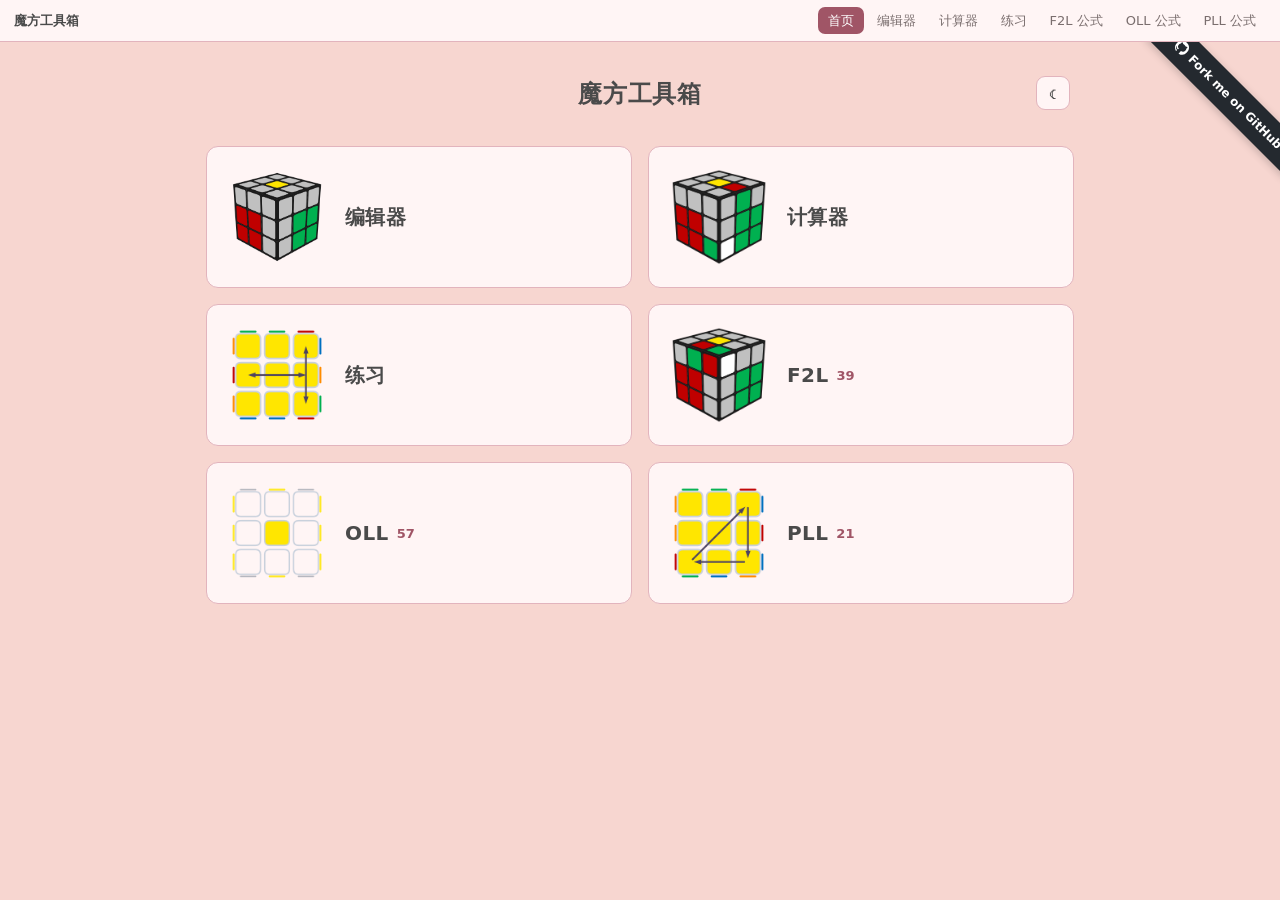
==== index.html @ a683965c "卡面改用最浅暖白，页面压到柔粉（原来白卡在暖调里太跳） 按用户选的方案：页面 #F7D6D0、卡面/面板/舞台 #FFF5F5。  - --bg 从 #FFF5F5 换成 #F7D6D0，--card" ====
<!DOCTYPE html>
<html lang="zh-CN">
<head>
<meta charset="utf-8">
<meta name="viewport" content="width=device-width, initial-scale=1">
<title>魔方工具箱</title>
<link rel="icon" type="image/x-icon" href="cube-64x64.ico">
<link rel="stylesheet" href="nav.css">
<style>
  /* 默认浅色；点右上角切夜晚。不跟随系统。
     白天用一套柔和的暖粉配色（#FFF5F5 / #F7D6D0 / #E2B4BD / #4A4A4A）——
     页面柔粉 #F7D6D0、卡面暖白 #FFF5F5，比原来的冷蓝白柔和，也不刺眼。accent 是同色系加深过的 #E2B4BD：
     原色太浅，配白字只有 1.8:1、当文字用只有 1.7:1，都看不清。 */
  :root{
    color-scheme: light;
    --bg:#F7D6D0; --card:#FFF5F5; --line:#E2B4BD; --line-strong:#CE96A3;
    --text:#4A4A4A; --muted:#7A6E6E; --accent:#A05566; --field:#FFF5F5;
  }
  html[data-theme="dark"]{
    color-scheme: dark;
    --bg:#151a22; --card:#1b222c; --line:#2a3340; --line-strong:#3a4553;
    --text:#e7edf5; --muted:#8a98aa; --accent:#5b9bff; --field:#222a35;
  }
  *{box-sizing:border-box}
  body{margin:0;background:var(--bg);color:var(--text);
       font:14px/1.5 system-ui,-apple-system,"Segoe UI","PingFang SC","Microsoft YaHei",sans-serif}
  header{position:relative;max-width:900px;margin:0 auto;padding:34px 20px 4px;text-align:center}
  h1{margin:0;font-size:24px;letter-spacing:.03em}
  header p{margin:8px 0 0;color:var(--muted);font-size:13px}
  .themebtn{position:absolute;right:20px;top:34px;width:34px;height:34px;padding:0;
            border-radius:9px;background:var(--field);border:1px solid var(--line);
            color:var(--text);font-size:15px;line-height:1;cursor:pointer;transition:.12s}
  .themebtn:hover{border-color:var(--line-strong)}
  /* GitHub 纸带：经典的黑白配色 + octocat，45° 斜贴在右上角。
     位置放在导航条【下面】——不再压住导航栏。
     它会和右上角的昼夜按钮抢地方，屏幕不够宽就整条收起来（见媒体查询）。 */
  .ghribbon{position:absolute;top:var(--nav-h, 42px);right:0;width:150px;height:150px;
            overflow:hidden;pointer-events:none;z-index:30}
  .ghribbon a{position:absolute;top:36px;right:-48px;width:200px;padding:8px 0;
              display:block;transform:rotate(45deg);pointer-events:auto;
              background:#24292f;color:#fff;text-align:center;text-decoration:none;
              font-size:12px;font-weight:600;white-space:nowrap;
              box-shadow:0 2px 8px #0003;transition:background .12s}
  .ghribbon a:hover{background:#000}
  .ghribbon svg{width:14px;height:14px;fill:currentColor;vertical-align:-2px;margin-right:6px}
  /* 夜里翻成白底黑字 —— 两边都是 GitHub 的黑白 */
  html[data-theme="dark"] .ghribbon a{background:#f0f6fc;color:#24292f}
  html[data-theme="dark"] .ghribbon a:hover{background:#fff}

  main{max-width:900px;margin:0 auto;padding:6px 16px 52px}
  .cards{display:grid;grid-template-columns:repeat(2,1fr);gap:16px;margin-top:24px}
  /* 卡片只留标题和缩略图，不再有说明文字 */
  .card{display:flex;align-items:center;gap:16px;text-decoration:none;color:inherit;
        background:var(--card);border:1px solid var(--line);border-radius:12px;
        padding:18px;min-height:140px;transition:border-color .14s, transform .14s}
  .card:hover{border-color:var(--line-strong);transform:translateY(-2px)}
  .card .thumb{flex:none;width:104px;height:104px;display:flex;align-items:center;justify-content:center}
  .card .thumb img{max-width:100%;max-height:100%;border-radius:8px}
  /* 没有说明文字了，标题放大一些，卡片才不会显得空 */
  .card h2{margin:0;font-size:20px;font-weight:600;letter-spacing:.02em;line-height:1.2}
  .card h2 .n{color:var(--accent);font-weight:600;font-size:13px;margin-left:8px;
              vertical-align:2px;letter-spacing:0}
  .card p{margin:0;color:var(--muted);font-size:12.5px;line-height:1.6}

  @media (max-width:720px){
    .cards{grid-template-columns:1fr}
    h1{font-size:20px}
  }
  /* 纸带最左探到距视口右边 90px；右上角的昼夜按钮在窄屏会缩到 54px 处，
     两者会撞上 —— 屏宽不够（约 <980px）就干脆不显示纸带。 */
  @media (max-width:980px){ .ghribbon{display:none} }
  @media print{ .themebtn, .ghribbon{display:none} }
</style>
<script>/* 主题必须在首次绘制前定好，否则会先用浅色画一遍再翻深色（闪一下） */
try{if(localStorage.getItem('cube-theme')==='dark')document.documentElement.dataset.theme='dark'}catch(e){}</script>
</head>
<body>


<script src="nav.js"></script>
<header>
  <h1>魔方工具箱</h1>
  <button class="themebtn" id="themebtn" type="button" title="切到夜晚">☾</button>
</header>

<div class="ghribbon"><a href="https://github.com/Louhc/magic_cube" target="_blank"
   rel="noopener" title="Fork me on GitHub"><svg viewBox="0 0 16 16" aria-hidden="true"><path d="M8 0C3.58 0 0 3.58 0 8c0 3.54 2.29 6.53 5.47 7.59.4.07.55-.17.55-.38 0-.19-.01-.82-.01-1.49-2.01.37-2.53-.49-2.69-.94-.09-.23-.48-.94-.82-1.13-.28-.15-.68-.52-.01-.53.63-.01 1.08.58 1.23.82.72 1.21 1.87.87 2.33.66.07-.52.28-.87.51-1.07-1.78-.2-3.64-.89-3.64-3.95 0-.87.31-1.59.82-2.15-.08-.2-.36-1.02.08-2.12 0 0 .67-.21 2.2.82.64-.18 1.32-.27 2-.27.68 0 1.36.09 2 .27 1.53-1.04 2.2-.82 2.2-.82.44 1.1.16 1.92.08 2.12.51.56.82 1.27.82 2.15 0 3.07-1.87 3.75-3.65 3.95.29.25.54.73.54 1.48 0 1.07-.01 1.93-.01 2.2 0 .21.15.46.55.38A8.01 8.01 0 0 0 16 8c0-4.42-3.58-8-8-8z"/></svg>Fork me on GitHub</a></div>

<main>
  <div class="cards">
    <a class="card" href="editor.html">
      <span class="thumb"><img src="preview.png" alt="配色编辑器预览"></span>
      <span>
        <h2>编辑器</h2>
      </span>
    </a>
    <a class="card" href="calc.html">
      <span class="thumb"><img src="f2l/f2l-05a-512x515.png" alt="魔方计算器"></span>
      <span>
        <h2>计算器</h2>
      </span>
    </a>
    <a class="card" href="practice.html">
      <span class="thumb"><img src="pll/pll-T-512x512.png" alt="魔方练习"></span>
      <span>
        <h2>练习</h2>
      </span>
    </a>
    <a class="card" href="f2l.html">
      <span class="thumb"><img src="f2l/f2l-01a-512x515.png" alt="F2L"></span>
      <span>
        <h2>F2L<span class="n">39</span></h2>
      </span>
    </a>
    <a class="card" href="oll.html">
      <span class="thumb"><img src="oll/oll-01-512x512.png" alt="OLL"></span>
      <span>
        <h2>OLL<span class="n">57</span></h2>
      </span>
    </a>
    <a class="card" href="pll.html">
      <span class="thumb"><img src="pll/pll-Aa-512x512.png" alt="PLL"></span>
      <span>
        <h2>PLL<span class="n">21</span></h2>
      </span>
    </a>
  </div>
</main>

<script>
(function () {
  'use strict';
  var root = document.documentElement, btn = document.getElementById('themebtn');
  function applyTheme(t) {
    root.dataset.theme = t;
    btn.textContent = t === 'dark' ? '\u2600' : '\u263e';
    btn.title = t === 'dark' ? '切到白天' : '切到夜晚';
    try { localStorage.setItem('cube-theme', t); } catch (e) {}
  }
  var saved = null;
  try { saved = localStorage.getItem('cube-theme'); } catch (e) {}
  applyTheme(saved === 'dark' ? 'dark' : 'light');
  btn.addEventListener('click', function () {
    applyTheme(root.dataset.theme === 'dark' ? 'light' : 'dark');
  });
})();
</script>
</body>
</html>
---- nav.css ----
/* 顶部导航条 —— 五个页面共用。
   标记由 nav.js 注入，这里只管样子。
   颜色一律取各页已有的 CSS 变量（编辑器是深色、表格页是浅色），所以导航条
   会自动跟随当前页的主题，不需要额外配置。变量名不统一的地方给了兜底值。 */

:root{ --nav-h: 42px; }

.topnav{
  display:flex; align-items:center; gap:12px;
  height:var(--nav-h); padding:0 14px;
  background:var(--panel, var(--card, #fff));
  border-bottom:1px solid var(--line, #ddd);
  color:var(--text, #222);
  font:13px/1 system-ui,-apple-system,"Segoe UI","PingFang SC","Microsoft YaHei",sans-serif;
  position:relative; z-index:10;
}
.topnav .brand{font-weight:600;white-space:nowrap}
.topnav .links{margin-left:auto;display:flex;gap:3px;flex-wrap:wrap;justify-content:flex-end}
.topnav a{
  color:var(--muted, #8A7D7D); text-decoration:none;
  padding:7px 10px; border-radius:7px; white-space:nowrap;
  /* 变色的时长要和 .pill 滑动的一致，两者才像同一件事 */
  transition:background .12s, color .18s;
}
/* 悬停只改文字颜色 —— 背景专门留给 .pill。
   以前 hover 会加一层半透明底，鼠标停在目标项上时它就盖在蓝框上，
   看着像「蓝框滑到了却发灰」，再等鼠标移开才变蓝。 */
.topnav a:hover{color:var(--text, #222)}
/* 当前项的底色由 .pill 提供，链接自己只留白字 */
.topnav a.on{color:#fff}
.topnav a.on:hover{color:#fff}

/* 编辑器是「整页高度」的 flex 布局（body > .app 撑满 100%），
   导航条插在它前面，所以要给它让出一条的高度。 */
body > .app{height:calc(100% - var(--nav-h))}

@media (max-width:620px){
  .topnav{gap:8px; padding:0 10px; font-size:12.5px}
  .topnav .brand{display:none}
  .topnav a{padding:6px 8px}
}

/* 回到顶部：纯图标，无文字。长表格页才注入（见 nav.js 的表）。 */
.totop{
  position:fixed; right:18px; bottom:18px; width:40px; height:40px; padding:0;
  border-radius:50%; cursor:pointer; font-size:17px; line-height:1;
  background:var(--panel, var(--card, #fff));
  border:1px solid var(--line, #ddd); color:var(--text, #222);
  box-shadow:0 4px 16px #0003; z-index:20;
  opacity:0; pointer-events:none; transform:translateY(8px);
  transition:opacity .18s, transform .18s, border-color .12s;
}
.totop.on{opacity:1; pointer-events:auto; transform:none}
.totop:hover{border-color:var(--line-strong, #aaa)}
@media print{ .totop{display:none} }

/* ---------- 当前页的蓝色框：一个会滑动的 .pill ----------
   链接自己不再画背景，背景统一交给 .links 里这个绝对定位的圆角方块。
   换页时它的 transform/width/height 有过渡，看上去就是蓝框滑到了另一项。
   （页面是整页跳转，所以是「点下去先滑、滑完再跳」，新页上它已在正确位置。） */
.topnav .links{position:relative}
.topnav .pill{
  position:absolute; top:0; left:0; z-index:0; pointer-events:none;
  border-radius:7px; background:var(--accent, #A05566);
  transition:transform .18s ease, width .18s ease, height .18s ease;
}
/* 链接要压在方块上面 */
.topnav a{position:relative; z-index:1}

/* ---------- 切页：导航条留着，下面的内容淡出再淡入 ----------
   页面是整页跳转，所以拆两半：点链接先把内容淡掉再跳，新页加载时先摆成隐的
   再淡进来（见 nav.js）。不依赖各页的具体结构 —— 直接作用于 body 的直接子
   元素里除 .topnav 之外的那些。导航条由脚本重建，看上去始终是连续的一条，
   所以不参与淡出淡入。 */
body > *:not(.topnav){transition:opacity .18s ease}
body.nav-fade > *:not(.topnav){opacity:0}

/* 系统设了「减少动态效果」就不滑也不淡，直接切 */
@media (prefers-reduced-motion: reduce){
  .topnav .pill{transition:none}
  body > *:not(.topnav){transition:none}
  body.nav-fade > *:not(.topnav){opacity:1}
}
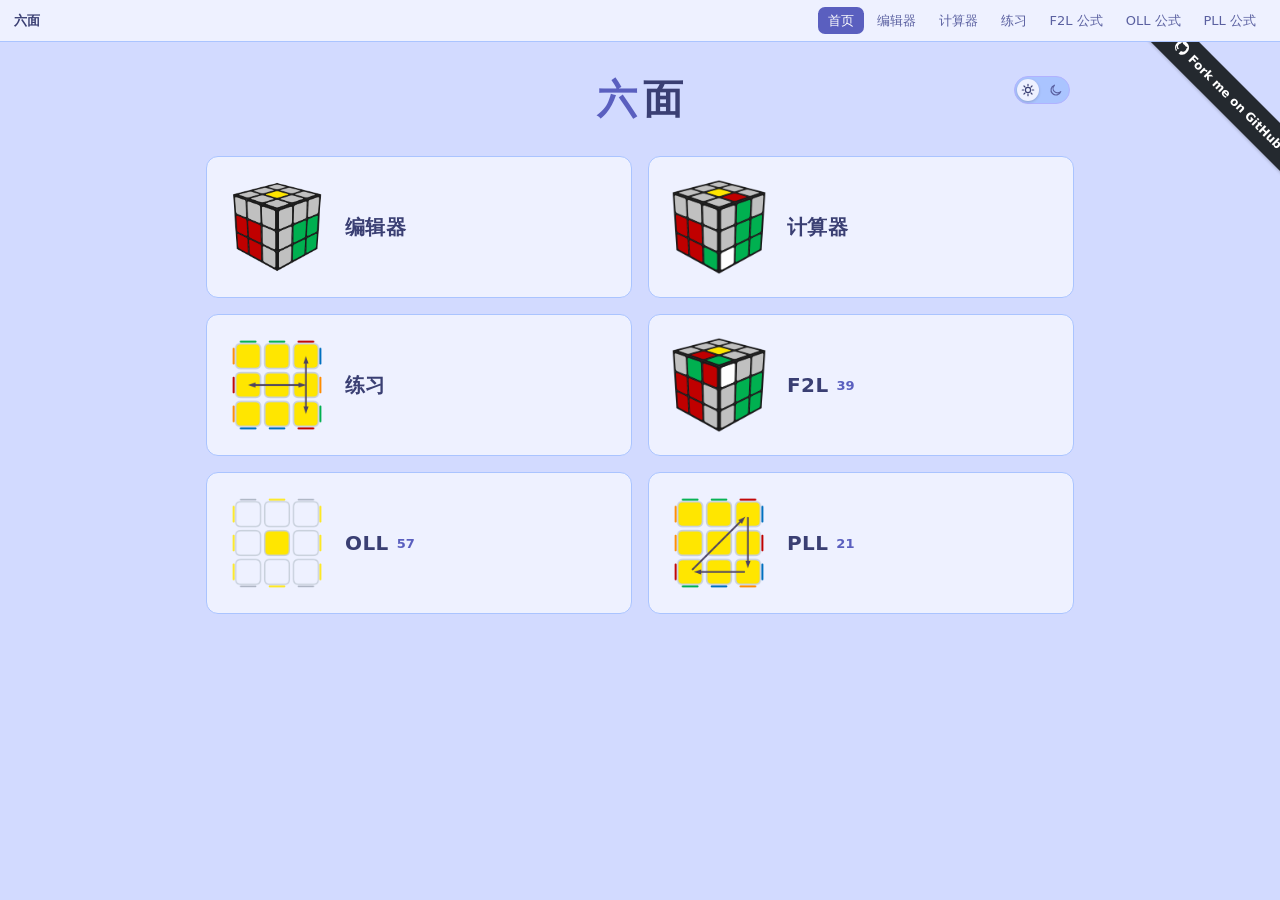
==== commit b41d4c19: "配色收进 theme.css、公式页加打印、计算器加单步与缩放、编辑器状态持久化 这一批改动比较多，按块记一下。  **主题（新增 theme.css）** - 两套主题的所有颜色变量收进 theme" ====
--- a/index.html
+++ b/index.html
@@ -3,34 +3,28 @@
 <head>
 <meta charset="utf-8">
 <meta name="viewport" content="width=device-width, initial-scale=1">
-<title>魔方工具箱</title>
+<title>六面</title>
 <link rel="icon" type="image/x-icon" href="cube-64x64.ico">
+<link rel="stylesheet" href="theme.css">
 <link rel="stylesheet" href="nav.css">
 <style>
   /* 默认浅色；点右上角切夜晚。不跟随系统。
-     白天用一套柔和的暖粉配色（#FFF5F5 / #F7D6D0 / #E2B4BD / #4A4A4A）——
-     页面柔粉 #F7D6D0、卡面暖白 #FFF5F5，比原来的冷蓝白柔和，也不刺眼。accent 是同色系加深过的 #E2B4BD：
-     原色太浅，配白字只有 1.8:1、当文字用只有 1.7:1，都看不清。 */
-  :root{
-    color-scheme: light;
-    --bg:#F7D6D0; --card:#FFF5F5; --line:#E2B4BD; --line-strong:#CE96A3;
-    --text:#4A4A4A; --muted:#7A6E6E; --accent:#A05566; --field:#FFF5F5;
-  }
-  html[data-theme="dark"]{
-    color-scheme: dark;
-    --bg:#151a22; --card:#1b222c; --line:#2a3340; --line-strong:#3a4553;
-    --text:#e7edf5; --muted:#8a98aa; --accent:#5b9bff; --field:#222a35;
-  }
+     配色（两套主题的所有颜色变量）都在 theme.css 里，这里只管版式。 */
   *{box-sizing:border-box}
   body{margin:0;background:var(--bg);color:var(--text);
        font:14px/1.5 system-ui,-apple-system,"Segoe UI","PingFang SC","Microsoft YaHei",sans-serif}
   header{position:relative;max-width:900px;margin:0 auto;padding:34px 20px 4px;text-align:center}
-  h1{margin:0;font-size:24px;letter-spacing:.03em}
+  /* 站名：大字 + 拉开字距 + 两字分色（"六"用 accent，"面"用正文色）。
+     用 flex + gap 而不是 letter-spacing —— 后者会在最后一个字后面也留一份间距，
+     居中的标题会整体偏左。 */
+  h1{margin:0;display:flex;justify-content:center;align-items:baseline;
+     gap:.16em;font-size:40px;line-height:1.15;font-weight:700}
+  h1 .a{color:var(--accent-text)}
+  h1 .b{color:var(--text)}
   header p{margin:8px 0 0;color:var(--muted);font-size:13px}
-  .themebtn{position:absolute;right:20px;top:34px;width:34px;height:34px;padding:0;
-            border-radius:9px;background:var(--field);border:1px solid var(--line);
-            color:var(--text);font-size:15px;line-height:1;cursor:pointer;transition:.12s}
-  .themebtn:hover{border-color:var(--line-strong)}
+  /* 只管位置 —— 开关本身的样式（尺寸/底色/滑块）在 nav.css 里，七页共用 */
+  .themebtn{position:absolute;right:20px;top:34px}
+
   /* GitHub 纸带：经典的黑白配色 + octocat，45° 斜贴在右上角。
      位置放在导航条【下面】——不再压住导航栏。
      它会和右上角的昼夜按钮抢地方，屏幕不够宽就整条收起来（见媒体查询）。 */
@@ -40,12 +34,15 @@
               display:block;transform:rotate(45deg);pointer-events:auto;
               background:#24292f;color:#fff;text-align:center;text-decoration:none;
               font-size:12px;font-weight:600;white-space:nowrap;
-              box-shadow:0 2px 8px #0003;transition:background .12s}
-  .ghribbon a:hover{background:#000}
+              box-shadow:0 1px 3px #0003;transition:background .12s, box-shadow .16s}
+  /* 悬浮时抬起来一点：底色更深 + 阴影更实 */
+  .ghribbon a:hover{background:#000;box-shadow:0 6px 18px #0006}
   .ghribbon svg{width:14px;height:14px;fill:currentColor;vertical-align:-2px;margin-right:6px}
   /* 夜里翻成白底黑字 —— 两边都是 GitHub 的黑白 */
   html[data-theme="dark"] .ghribbon a{background:#f0f6fc;color:#24292f}
-  html[data-theme="dark"] .ghribbon a:hover{background:#fff}
+  /* 深色底上黑色阴影根本看不见，所以夜里改用「白色光晕 + 一层暗影」来表示抬起 */
+  html[data-theme="dark"] .ghribbon a:hover{background:#fff;
+    box-shadow:0 6px 18px #00000080, 0 0 16px #ffffff5c}
 
   main{max-width:900px;margin:0 auto;padding:6px 16px 52px}
   .cards{display:grid;grid-template-columns:repeat(2,1fr);gap:16px;margin-top:24px}
@@ -58,13 +55,13 @@
   .card .thumb img{max-width:100%;max-height:100%;border-radius:8px}
   /* 没有说明文字了，标题放大一些，卡片才不会显得空 */
   .card h2{margin:0;font-size:20px;font-weight:600;letter-spacing:.02em;line-height:1.2}
-  .card h2 .n{color:var(--accent);font-weight:600;font-size:13px;margin-left:8px;
+  .card h2 .n{color:var(--accent-text);font-weight:600;font-size:13px;margin-left:8px;
               vertical-align:2px;letter-spacing:0}
   .card p{margin:0;color:var(--muted);font-size:12.5px;line-height:1.6}
 
   @media (max-width:720px){
     .cards{grid-template-columns:1fr}
-    h1{font-size:20px}
+    h1{font-size:30px}
   }
   /* 纸带最左探到距视口右边 90px；右上角的昼夜按钮在窄屏会缩到 54px 处，
      两者会撞上 —— 屏宽不够（约 <980px）就干脆不显示纸带。 */
@@ -79,8 +76,8 @@
 
 <script src="nav.js"></script>
 <header>
-  <h1>魔方工具箱</h1>
-  <button class="themebtn" id="themebtn" type="button" title="切到夜晚">☾</button>
+  <h1><span class="a">六</span><span class="b">面</span></h1>
+  <button class="themebtn" id="themebtn" type="button" title="切到夜晚"></button>
 </header>
 
 <div class="ghribbon"><a href="https://github.com/Louhc/magic_cube" target="_blank"
@@ -133,7 +130,6 @@
   var root = document.documentElement, btn = document.getElementById('themebtn');
   function applyTheme(t) {
     root.dataset.theme = t;
-    btn.textContent = t === 'dark' ? '\u2600' : '\u263e';
     btn.title = t === 'dark' ? '切到白天' : '切到夜晚';
     try { localStorage.setItem('cube-theme', t); } catch (e) {}
   }
--- a/theme.css
+++ b/theme.css
@@ -0,0 +1,104 @@
+/* ==========================================================================
+   主题调色板 —— 七个页面共用这一份
+   --------------------------------------------------------------------------
+   想换配色，只改这个文件就够了：页面自己的 <style> 里不再定义任何颜色变量
+   （test/links.js 有一节专门盯着这件事，谁偷偷在自己页面里定义 --bg 会红）。
+
+   怎么改：
+     · 只想换个色相  -> 改下面两套里的十六进制值，别的都不用动
+     · 想加一套主题  -> 再加一个 html[data-theme="xxx"]{...} 块，
+                        并把 nav.js 里的开关接上
+     · 卡面/描边/输入框这些中间档，是照着「角色」给的：
+         --bg 最底 -> --card/--panel 卡面（比底亮一档）
+         -> --chip 凹进去的小块（比卡面深一档）-> --line 描边
+       深色主题里「亮一档」是反过来的，只要保住这层关系，层次就不会糊。
+
+   每个变量是干什么的：
+     --bg / --stage     页面底 / 舞台（计算器·练习·编辑器里占满屏的那块）
+     --card / --panel   卡面、面板（--panel 是计算器/编辑器里的叫法，同值）
+     --field            输入框、按钮这类「浮在卡面上」的底
+     --field-hover      它们的悬停态        --field-focus  聚焦态
+     --chip             凹进去的小块（表头行、代码悬停底）--chip-hover 悬停态
+     --chip-on-bg/fg    选中态的小块（编辑器预设按钮）
+     --line             分隔线、细描边      --line-strong  要跳出来的描边
+     --text             正文               --muted  次要文字（表头、说明、编号）
+     --muted2           更弱的提示文字
+     --accent           主色：当实心底（上面配 --on-accent 的字），也当文字/图标用
+     --on-accent        压在 --accent 实心底上的字和图标
+     --accent-text      accent 当文字用的那一档；默认 = --accent。
+                        只有当某套配色里「当底」和「当文字」需要两个深浅时才覆盖它
+                        （比如上一版夜晚的深蓝：当底要够深才压得住白字，
+                          当文字又得够亮才看得清，只好分两档）
+     --accent-glow      accent 的光环/投影（带透明度）
+     --badge            图片上的小角标底（半透明）
+     --head-red/-green  公式表表头的语义色（红 F / 绿 F）
+     --head-band        公式表每节标题的底色条
+     --hint-bg / --kbd-bg / --kbd-line / --kbd-fg   编辑器里的提示条和键帽
+     --toast-bg / --toast-fg / --toast-line         右下角复制提示
+     --scroll           滚动条滑块      --cubie  魔方塑料壳（正交视图的底色）
+     --btn-bg / --btn-bg2    按钮底色的上下两端（浅渐变 = 有一点光泽）
+     --btn-hi / --btn-shade / --btn-drop
+                        按钮的顶边高光 / 底边暗边（按下时也当内阴影）/ 落地投影
+   ========================================================================== */
+
+/* 白天：浅蓝紫 —— #B1B2FF / #AAC4FF / #D2DAFF / #EEF1FF
+   这一套四个色都很浅，最深那个 #B1B2FF 当正文压卡面只有 1.7:1 —— 所以：
+     页面 #D2DAFF、卡面 #EEF1FF、描边 #AAC4FF、强调描边与悬停底 #B1B2FF（四色都用上了）
+   正文和 accent 只能在同色系里往下压：
+     --text   #3A3F73  8.7:1（压页面底也有 7.1:1）
+     --muted  #5A60A0  次要文字（表头、说明、图上编号）5.2:1
+     --accent #5A5FBF  #B1B2FF 配白字只有 2.6:1、当文字 2.9:1，两头都不够；
+                       压深成同色系蓝紫：配白字 5.5:1、当文字 4.9:1
+     其余派生档：--muted2 #8A90C8、--chip-on-bg #C7D0FD、--btn-bg2 #E4E9FF */
+:root{
+  color-scheme: light;
+  --bg:#D2DAFF; --stage:#D2DAFF; --card:#EEF1FF; --panel:#EEF1FF;
+  --line:#AAC4FF; --line-strong:#B1B2FF;
+  --text:#3A3F73; --muted:#5A60A0;
+  --accent:#5A5FBF; --on-accent:#FFFFFF; --accent-text:var(--accent);
+  --accent-glow:#5a5fbf40;
+  --field:#FFFFFF; --field-hover:#D2DAFF; --field-focus:#FFFFFF;
+  --chip:#D2DAFF; --chip-hover:#B1B2FF; --chip-on-bg:#C7D0FD; --chip-on-fg:#3A3F73;
+  --badge:#ffffffb3;
+  --head-red:#c0392b; --head-green:#1a7440; --head-band:#AAC4FF;
+  --muted2:#8A90C8; --hint-bg:#D2DAFF; --kbd-bg:#D2DAFF; --kbd-line:#AAC4FF; --kbd-fg:#3A3F73;
+  --scroll:#AAC4FF; --toast-bg:#EEF1FF; --toast-fg:#3A3F73; --toast-line:#AAC4FF;
+  /* 按钮的「厚度」：底色是上亮下暗的浅渐变，--btn-hi 是顶边那道高光，
+     --btn-shade 既是底边的暗边、也是按下去时的内阴影，--btn-drop 是落地投影 */
+  --btn-bg:#FFFFFF; --btn-bg2:#E4E9FF;
+  --btn-hi:#ffffffd9; --btn-shade:#2a2f5e1f; --btn-drop:#2a2f5e29;
+  --cubie:#16181c;
+}
+
+/* 夜晚：石墨灰 + 暖黄 —— #222831 / #393E46 / #FFD369 / #EEEEEE
+   黄当主色，压在它上面的字必须是深的（--on-accent #222831，10.4:1）——
+   黄色配白字只有 1.4:1，等于看不清。 */
+html[data-theme="dark"]{
+  color-scheme: dark;
+  --bg:#222831; --stage:#222831; --card:#393E46; --panel:#393E46;
+  --line:#4A505A; --line-strong:#5C636D;
+  --text:#EEEEEE; --muted:#ADB3BD;
+  --accent:#FFD369; --on-accent:#222831;
+  --accent-glow:#FFD36940;
+  --field:#434952; --field-hover:#4A505A; --field-focus:#434952;
+  --chip:#2C323B; --chip-hover:#4A505A; --chip-on-bg:#4A505A; --chip-on-fg:#EEEEEE;
+  --badge:#222831cc;
+  --head-red:#FF9482; --head-green:#7BD9A0; --head-band:#1B1F26;
+  --muted2:#8A9099; --hint-bg:#1B1F26; --kbd-bg:#393E46; --kbd-line:#4A505A; --kbd-fg:#EEEEEE;
+  --scroll:#4A505A; --toast-bg:#434952; --toast-fg:#EEEEEE; --toast-line:#4A505A;
+  --btn-bg:#464D58; --btn-bg2:#3B414A;
+  --btn-hi:#ffffff1a; --btn-shade:#00000059; --btn-drop:#00000059;
+  --cubie:#16181C;
+}
+
+/* 打印：不管当前是白天还是夜晚、data-theme 有没有被设过，一律白底黑字。
+   :root 压不过 html[data-theme="dark"]（少一个属性选择器），所以两个都列上；
+   theme.css 在页面自己的 <style> 之前加载，页面里的打印版式照样盖得住。 */
+@media print{
+  :root,html[data-theme="dark"]{
+    --bg:#fff; --stage:#fff; --card:#fff; --panel:#fff;
+    --text:#000; --muted:#555; --line:#bbb; --line-strong:#999;
+    --chip:#f4f6f9; --badge:#fff; --head-band:#eef1f5;
+    --head-red:#a33; --head-green:#156b3a; --accent:#7a4a58; --on-accent:#fff;
+  }
+}
--- a/nav.css
+++ b/nav.css
@@ -27,8 +27,8 @@
    看着像「蓝框滑到了却发灰」，再等鼠标移开才变蓝。 */
 .topnav a:hover{color:var(--text, #222)}
 /* 当前项的底色由 .pill 提供，链接自己只留白字 */
-.topnav a.on{color:#fff}
-.topnav a.on:hover{color:#fff}
+.topnav a.on{color:var(--on-accent, #fff)}
+.topnav a.on:hover{color:var(--on-accent, #fff)}
 
 /* 编辑器是「整页高度」的 flex 布局（body > .app 撑满 100%），
    导航条插在它前面，所以要给它让出一条的高度。 */
@@ -61,7 +61,7 @@
 .topnav .links{position:relative}
 .topnav .pill{
   position:absolute; top:0; left:0; z-index:0; pointer-events:none;
-  border-radius:7px; background:var(--accent, #A05566);
+  border-radius:7px; background:var(--accent, #5A5FBF);
   transition:transform .18s ease, width .18s ease, height .18s ease;
 }
 /* 链接要压在方块上面 */
@@ -81,3 +81,48 @@
   body > *:not(.topnav){transition:none}
   body.nav-fade > *:not(.topnav){opacity:1}
 }
+
+/* ---------- 白天 / 夜晚：滑动开关 ----------
+   一条药丸轨道 + 一个小滑块 + 两端的太阳/月亮。滑块停在当前那一边，
+   位置完全由 <html data-theme> 决定 —— 各页只要照旧切 data-theme，
+   不用管这个按钮长什么样。标记由 nav.js 注入（七个页面共用一份）。
+
+   这里写的是 body .themebtn：比各页自己那份 .themebtn 优先级高，
+   刚好盖住尺寸和底色这些，而各页的 position / right / top 仍然生效。 */
+body .themebtn{
+  width:56px; height:28px; padding:0; border-radius:14px; cursor:pointer;
+  /* 轨道用 --line / --line-strong（各页两套主题都定义了）——
+     别用 --chip：它在 oll/pll 是「图上的半透明白」，在 index/f2l 又没定义 */
+  background:var(--line, #AAC4FF); border:1px solid var(--line-strong, #B1B2FF);
+  transition:background .12s, border-color .12s;
+}
+body .themebtn:hover{background:var(--line-strong, #B1B2FF)}
+/* 滑块：垫在图标下面，靠 data-theme 在两端之间滑 */
+body .themebtn .tk{
+  position:absolute; top:50%; left:2px; width:22px; height:22px; margin-top:-11px;
+  border-radius:50%; background:var(--panel, var(--card, #fff));
+  box-shadow:0 1px 3px #00000030;
+  transition:transform .2s cubic-bezier(.34,.86,.32,1);
+}
+html[data-theme="dark"] body .themebtn .tk{
+  transform:translateX(28px);
+  /* 夜晚的滑块用 accent（黄），上面那个月亮用 --on-accent（深色）——
+     两个颜色是一对，换主题色也不会出现「亮底压亮字」。
+     滑块压在 --line 的轨道上，悬停时轨道变 --line-strong，也照样浮得起来。 */
+  background:var(--accent, #5A5FBF);
+}
+/* 两端的太阳 / 月亮：压在滑块上面，所以两边图标始终看得见 */
+body .themebtn .ti{
+  position:absolute; top:0; bottom:0; width:22px; display:grid; place-items:center;
+  color:var(--muted, #ADB3BD); transition:color .18s;
+}
+body .themebtn .ti svg{width:14px; height:14px; display:block}
+body .themebtn .sun{left:2px; color:var(--text, #222)}
+body .themebtn .moon{right:2px}
+/* 当前那一边的图标亮起来，另一边留灰的。
+   夜晚那个月亮压在 accent 色的滑块上，所以要用 --on-accent（跟着滑块走）。 */
+html[data-theme="dark"] body .themebtn .sun{color:var(--muted, #ADB3BD)}
+html[data-theme="dark"] body .themebtn .moon{color:var(--on-accent, #222)}
+@media (prefers-reduced-motion: reduce){
+  body .themebtn .tk, body .themebtn .ti{transition:none}
+}
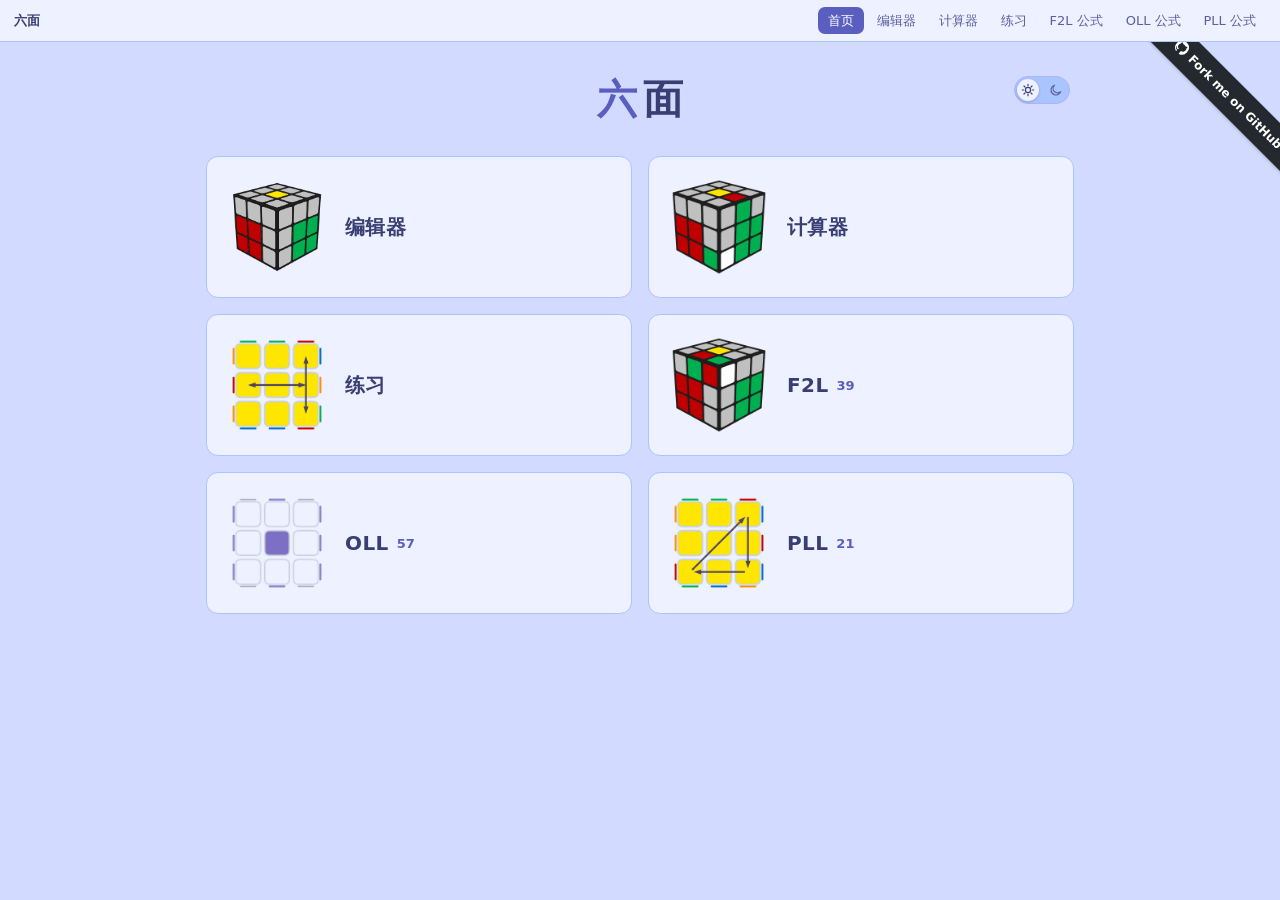
==== commit 4f235a48: "图片瘦身 + 昼夜两版、PLL 显示颜色、计算器拍照 这一批按块记一下。  **图片：512 RGBA -> 256 调色板，并分昼夜** - 三套图全部换成 256px 调色板 PNG：F2L 39" ====
--- a/index.html
+++ b/index.html
@@ -92,31 +92,31 @@
       </span>
     </a>
     <a class="card" href="calc.html">
-      <span class="thumb"><img src="f2l/f2l-05a-512x515.png" alt="魔方计算器"></span>
+      <span class="thumb"><img src="f2l/f2l-05a-256x258.png" alt="魔方计算器"></span>
       <span>
         <h2>计算器</h2>
       </span>
     </a>
     <a class="card" href="practice.html">
-      <span class="thumb"><img src="pll/pll-T-512x512.png" alt="魔方练习"></span>
+      <span class="thumb"><img src="pll/pll-T-256x256.png" alt="魔方练习"></span>
       <span>
         <h2>练习</h2>
       </span>
     </a>
     <a class="card" href="f2l.html">
-      <span class="thumb"><img src="f2l/f2l-01a-512x515.png" alt="F2L"></span>
+      <span class="thumb"><img src="f2l/f2l-01a-256x258.png" alt="F2L"></span>
       <span>
         <h2>F2L<span class="n">39</span></h2>
       </span>
     </a>
     <a class="card" href="oll.html">
-      <span class="thumb"><img src="oll/oll-01-512x512.png" alt="OLL"></span>
+      <span class="thumb"><img src="oll/oll-01-day-256x256.png" alt="OLL" id="ollthumb"></span>
       <span>
         <h2>OLL<span class="n">57</span></h2>
       </span>
     </a>
     <a class="card" href="pll.html">
-      <span class="thumb"><img src="pll/pll-Aa-512x512.png" alt="PLL"></span>
+      <span class="thumb"><img src="pll/pll-Aa-256x256.png" alt="PLL"></span>
       <span>
         <h2>PLL<span class="n">21</span></h2>
       </span>
@@ -131,6 +131,9 @@
   function applyTheme(t) {
     root.dataset.theme = t;
     btn.title = t === 'dark' ? '切到白天' : '切到夜晚';
+    // 首页那张 OLL 卡片也是 OLL 图，跟着主题换紫/黄顶（别的地方是 SVG/单版图）
+    var ot = document.getElementById('ollthumb');
+    if (ot) ot.src = 'oll/oll-01-' + (t === 'dark' ? 'night' : 'day') + '-256x256.png';
     try { localStorage.setItem('cube-theme', t); } catch (e) {}
   }
   var saved = null;
--- a/nav.css
+++ b/nav.css
@@ -52,7 +52,10 @@
 }
 .totop.on{opacity:1; pointer-events:auto; transform:none}
 .totop:hover{border-color:var(--line-strong, #aaa)}
-@media print{ .totop{display:none} }
+/* 打印：导航条和回到顶部都不印（导航是注入进来的第一条，不藏的话
+   公式表打出来最上面会多一条彩色横条）。导航占的是文档流里的位置，
+   藏掉之后正文自然上移，不需要再补什么。 */
+@media print{ .topnav, .totop{display:none} }
 
 /* ---------- 当前页的蓝色框：一个会滑动的 .pill ----------
    链接自己不再画背景，背景统一交给 .links 里这个绝对定位的圆角方块。
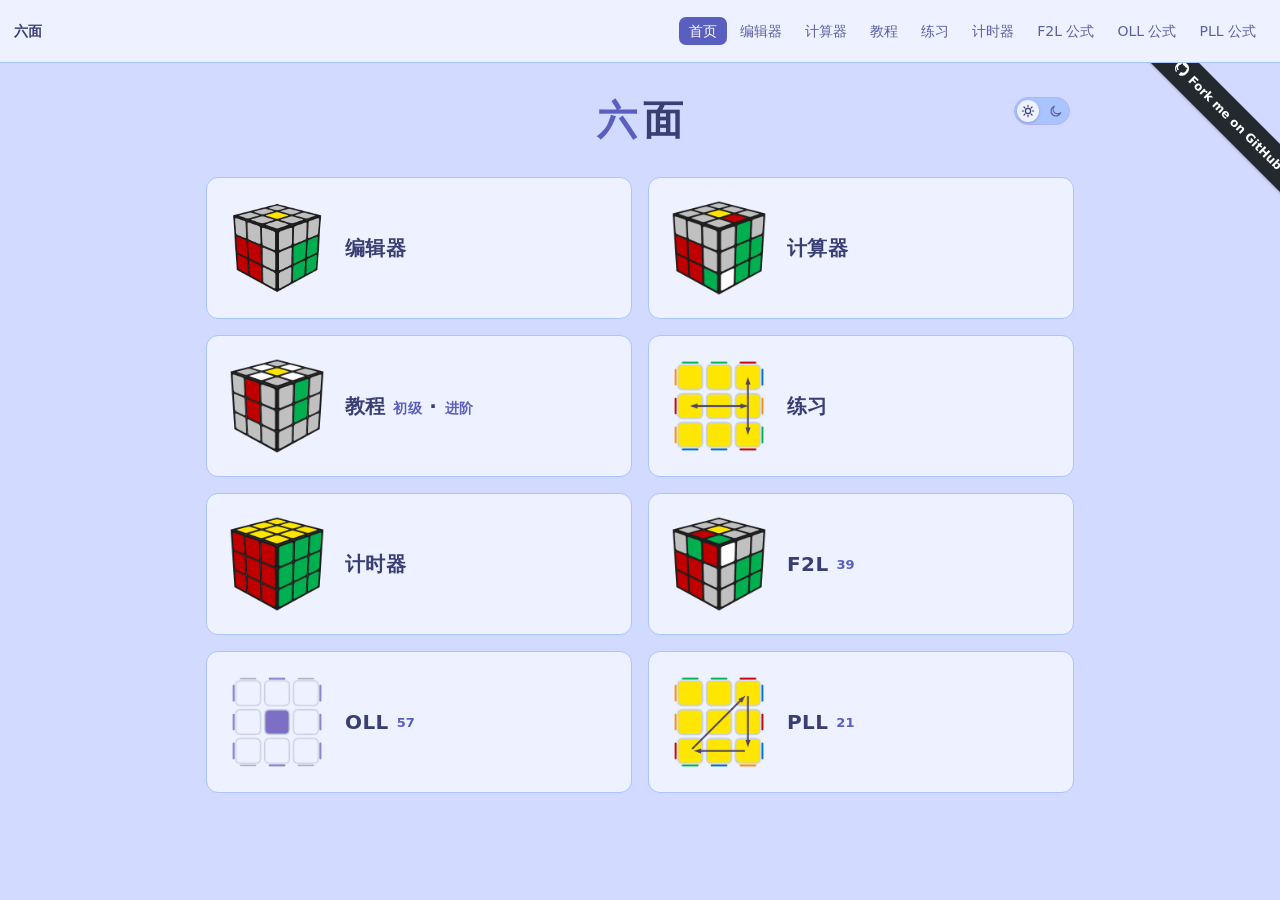
==== commit 3a3e2b3a: "教程页 + 计时器页、计算器播放重做与视觉精修 - 教程：新增初级（层先法七步）/ 进阶（CFOP）两页，左目录 + 右步骤、回到顶部、打印美化；配 6 张 256×258 步骤图 - 计时器：空格计" ====
--- a/index.html
+++ b/index.html
@@ -28,7 +28,7 @@
   /* GitHub 纸带：经典的黑白配色 + octocat，45° 斜贴在右上角。
      位置放在导航条【下面】——不再压住导航栏。
      它会和右上角的昼夜按钮抢地方，屏幕不够宽就整条收起来（见媒体查询）。 */
-  .ghribbon{position:absolute;top:var(--nav-h, 42px);right:0;width:150px;height:150px;
+  .ghribbon{position:absolute;top:var(--nav-h, 63px);right:0;width:150px;height:150px;
             overflow:hidden;pointer-events:none;z-index:30}
   .ghribbon a{position:absolute;top:36px;right:-48px;width:200px;padding:8px 0;
               display:block;transform:rotate(45deg);pointer-events:auto;
@@ -58,6 +58,10 @@
   .card h2 .n{color:var(--accent-text);font-weight:600;font-size:13px;margin-left:8px;
               vertical-align:2px;letter-spacing:0}
   .card p{margin:0;color:var(--muted);font-size:12.5px;line-height:1.6}
+  /* 教程卡片不整张跳一个页面：标题右边给「初级 / 进阶」两个入口 */
+  .card h2 a{color:var(--accent-text);font-size:13.5px;font-weight:600;text-decoration:none;
+             border-bottom:1px solid transparent}
+  .card h2 a:hover{border-bottom-color:var(--accent-text)}
 
   @media (max-width:720px){
     .cards{grid-template-columns:1fr}
@@ -97,10 +101,22 @@
         <h2>计算器</h2>
       </span>
     </a>
+    <div class="card">
+      <span class="thumb"><img src="tutorial/cross-256x258.png" alt="三阶魔方教程"></span>
+      <span>
+        <h2>教程 <a href="tutorial-basic.html">初级</a> · <a href="tutorial-advanced.html">进阶</a></h2>
+      </span>
+    </div>
     <a class="card" href="practice.html">
       <span class="thumb"><img src="pll/pll-T-256x256.png" alt="魔方练习"></span>
       <span>
         <h2>练习</h2>
+      </span>
+    </a>
+    <a class="card" href="timer.html">
+      <span class="thumb"><img src="tutorial/complete-256x258.png" alt="魔方计时器"></span>
+      <span>
+        <h2>计时器</h2>
       </span>
     </a>
     <a class="card" href="f2l.html">
--- a/theme.css
+++ b/theme.css
@@ -39,6 +39,13 @@
      --btn-bg / --btn-bg2    按钮底色的上下两端（浅渐变 = 有一点光泽）
      --btn-hi / --btn-shade / --btn-drop
                         按钮的顶边高光 / 底边暗边（按下时也当内阴影）/ 落地投影
+     --overlay / --overlay-fg
+                        点公式图看大图时那层全屏遮罩的底色（半透明）、遮罩上的字
+                        （关闭键）。两套主题共用一档：浅色下用蓝紫、夜晚用近黑
+     --primary / --primary2 / --primary-fg / --primary-drop
+                        主按钮（计算器的播放键）的实心底：上浅下深的渐变两端、
+                        压在它上面的图标色、比普通按钮更重的落地投影。
+                        一屏里只用在一个地方 —— 都当主按钮就等于没有主按钮
    ========================================================================== */
 
 /* 白天：浅蓝紫 —— #B1B2FF / #AAC4FF / #D2DAFF / #EEF1FF
@@ -67,6 +74,10 @@
      --btn-shade 既是底边的暗边、也是按下去时的内阴影，--btn-drop 是落地投影 */
   --btn-bg:#FFFFFF; --btn-bg2:#E4E9FF;
   --btn-hi:#ffffffd9; --btn-shade:#2a2f5e1f; --btn-drop:#2a2f5e29;
+  /* 主按钮：深紫实心底（比 --accent 再深一档），配白图标 */
+  --primary:#7075D8; --primary2:#4A4FAE; --primary-fg:#FFFFFF; --primary-drop:#2a2f5e4d;
+  /* 看图遮罩：浅色主题用蓝紫压暗，字用白 */
+  --overlay:#2a2f5ec7; --overlay-fg:#FFFFFF;
   --cubie:#16181c;
 }
 
@@ -88,6 +99,10 @@
   --scroll:#4A505A; --toast-bg:#434952; --toast-fg:#EEEEEE; --toast-line:#4A505A;
   --btn-bg:#464D58; --btn-bg2:#3B414A;
   --btn-hi:#ffffff1a; --btn-shade:#00000059; --btn-drop:#00000059;
+  /* 主按钮：黄底深字（夜晚的主色就是黄） */
+  --primary:#FFD369; --primary2:#E8B23C; --primary-fg:#222831; --primary-drop:#00000080;
+  /* 看图遮罩：夜晚直接用近黑（黄字按钮那套在遮罩上不合适） */
+  --overlay:#000000d9; --overlay-fg:#EEEEEE;
   --cubie:#16181C;
 }
 
@@ -102,3 +117,91 @@
     --head-red:#a33; --head-green:#156b3a; --accent:#7a4a58; --on-accent:#fff;
   }
 }
+
+/* ==========================================================================
+   白天/夜晚切换：让整页颜色「淡」过去，而不是啪一下跳过去
+   --------------------------------------------------------------------------
+   颜色全在这一个文件里，换主题其实就是上面那几十个变量的值在变。默认情况下
+   自定义属性是「字符串替换」，浏览器没法在两种颜色之间插值 —— 所以先按 CSS 的
+   @property 把它们注册成「颜色型」（syntax:'<color>'），再在 :root 上挂一条
+   transition。这样切换时浏览器会逐帧算出中间色，页面（连按钮那种 --btn-bg 渐变底色、
+   阴影、描边）一起平滑过渡，不用给每个元素写 transition，也不会在首屏加载时补动画
+   （首次样式计算不触发 transition，而那之前 head 里的脚本已经把 data-theme 定好了）。
+
+   不支持 @property 的浏览器当没看见这些规则，直接切换 —— 和以前一模一样。
+
+   **画成 1px 线的那几个颜色故意不参与过渡**（--line / --line-strong /
+   --kbd-line / --toast-line）：它们是细线，不少还带圆角（主页那六张卡片就是
+   border:1px + border-radius:12px）。这种线在过渡里被逐帧重绘，遇上分数像素比
+   （Windows 缩放 125% / 150%）会反复重新对齐到设备像素 —— 看着就是「边框闪一下」。
+   让它们一步到位、其余颜色照旧淡过去，反而最干净。
+   时长压到 240ms：再长就能明显感觉到「页面在变色」，反而不像换主题。
+   ========================================================================== */
+@property --bg { syntax: '<color>'; inherits: true; initial-value: #D2DAFF; }
+@property --stage { syntax: '<color>'; inherits: true; initial-value: #D2DAFF; }
+@property --card { syntax: '<color>'; inherits: true; initial-value: #EEF1FF; }
+@property --panel { syntax: '<color>'; inherits: true; initial-value: #EEF1FF; }
+@property --line { syntax: '<color>'; inherits: true; initial-value: #AAC4FF; }
+@property --line-strong { syntax: '<color>'; inherits: true; initial-value: #B1B2FF; }
+@property --text { syntax: '<color>'; inherits: true; initial-value: #3A3F73; }
+@property --muted { syntax: '<color>'; inherits: true; initial-value: #5A60A0; }
+@property --accent { syntax: '<color>'; inherits: true; initial-value: #5A5FBF; }
+@property --on-accent { syntax: '<color>'; inherits: true; initial-value: #FFFFFF; }
+@property --accent-text { syntax: '<color>'; inherits: true; initial-value: #5A5FBF; }
+@property --accent-glow { syntax: '<color>'; inherits: true; initial-value: #5a5fbf40; }
+@property --field { syntax: '<color>'; inherits: true; initial-value: #FFFFFF; }
+@property --field-hover { syntax: '<color>'; inherits: true; initial-value: #D2DAFF; }
+@property --field-focus { syntax: '<color>'; inherits: true; initial-value: #FFFFFF; }
+@property --chip { syntax: '<color>'; inherits: true; initial-value: #D2DAFF; }
+@property --chip-hover { syntax: '<color>'; inherits: true; initial-value: #B1B2FF; }
+@property --chip-on-bg { syntax: '<color>'; inherits: true; initial-value: #C7D0FD; }
+@property --chip-on-fg { syntax: '<color>'; inherits: true; initial-value: #3A3F73; }
+@property --badge { syntax: '<color>'; inherits: true; initial-value: #ffffffb3; }
+@property --head-red { syntax: '<color>'; inherits: true; initial-value: #c0392b; }
+@property --head-green { syntax: '<color>'; inherits: true; initial-value: #1a7440; }
+@property --head-band { syntax: '<color>'; inherits: true; initial-value: #AAC4FF; }
+@property --muted2 { syntax: '<color>'; inherits: true; initial-value: #8A90C8; }
+@property --hint-bg { syntax: '<color>'; inherits: true; initial-value: #D2DAFF; }
+@property --kbd-bg { syntax: '<color>'; inherits: true; initial-value: #D2DAFF; }
+@property --kbd-line { syntax: '<color>'; inherits: true; initial-value: #AAC4FF; }
+@property --kbd-fg { syntax: '<color>'; inherits: true; initial-value: #3A3F73; }
+@property --scroll { syntax: '<color>'; inherits: true; initial-value: #AAC4FF; }
+@property --toast-bg { syntax: '<color>'; inherits: true; initial-value: #EEF1FF; }
+@property --toast-fg { syntax: '<color>'; inherits: true; initial-value: #3A3F73; }
+@property --toast-line { syntax: '<color>'; inherits: true; initial-value: #AAC4FF; }
+@property --btn-bg { syntax: '<color>'; inherits: true; initial-value: #FFFFFF; }
+@property --btn-bg2 { syntax: '<color>'; inherits: true; initial-value: #E4E9FF; }
+@property --btn-hi { syntax: '<color>'; inherits: true; initial-value: #ffffffd9; }
+@property --btn-shade { syntax: '<color>'; inherits: true; initial-value: #2a2f5e1f; }
+@property --btn-drop { syntax: '<color>'; inherits: true; initial-value: #2a2f5e29; }
+@property --primary { syntax: '<color>'; inherits: true; initial-value: #7075D8; }
+@property --primary2 { syntax: '<color>'; inherits: true; initial-value: #4A4FAE; }
+@property --primary-fg { syntax: '<color>'; inherits: true; initial-value: #FFFFFF; }
+@property --primary-drop { syntax: '<color>'; inherits: true; initial-value: #2a2f5e4d; }
+@property --overlay { syntax: '<color>'; inherits: true; initial-value: #2a2f5ec7; }
+@property --overlay-fg { syntax: '<color>'; inherits: true; initial-value: #FFFFFF; }
+@property --cubie { syntax: '<color>'; inherits: true; initial-value: #16181c; }
+
+/* 换主题的那 240ms 里，元素自己的过渡全让路，只留 :root 上那条变量过渡 ——
+   否则「悬停变色」之类的 transition 会因为变量每帧都在变而反复重启，
+   看着像抖一下（主页卡片的边框最明显）。主题开关里的滑块 .tk 除外，它就是要滑。 */
+html.theme-anim *:not(.tk),
+html.theme-anim *:not(.tk)::before,
+html.theme-anim *:not(.tk)::after{ transition: none !important; }
+
+@media (prefers-reduced-motion: no-preference){
+  :root{
+    transition:
+    --bg 240ms ease, --stage 240ms ease, --card 240ms ease, --panel 240ms ease,
+    --text 240ms ease, --muted 240ms ease, --accent 240ms ease, --on-accent 240ms ease,
+    --accent-text 240ms ease, --accent-glow 240ms ease, --field 240ms ease, --field-hover 240ms ease,
+    --field-focus 240ms ease, --chip 240ms ease, --chip-hover 240ms ease, --chip-on-bg 240ms ease,
+    --chip-on-fg 240ms ease, --badge 240ms ease, --head-red 240ms ease, --head-green 240ms ease,
+    --head-band 240ms ease, --muted2 240ms ease, --hint-bg 240ms ease, --kbd-bg 240ms ease,
+    --kbd-fg 240ms ease, --scroll 240ms ease, --toast-bg 240ms ease, --toast-fg 240ms ease,
+    --btn-bg 240ms ease, --btn-bg2 240ms ease, --btn-hi 240ms ease, --btn-shade 240ms ease,
+    --btn-drop 240ms ease, --primary 240ms ease, --primary2 240ms ease,
+    --primary-fg 240ms ease, --primary-drop 240ms ease, --overlay 240ms ease,
+    --overlay-fg 240ms ease, --cubie 240ms ease;
+  }
+}
--- a/nav.css
+++ b/nav.css
@@ -3,7 +3,7 @@
    颜色一律取各页已有的 CSS 变量（编辑器是深色、表格页是浅色），所以导航条
    会自动跟随当前页的主题，不需要额外配置。变量名不统一的地方给了兜底值。 */
 
-:root{ --nav-h: 42px; }
+:root{ --nav-h: 63px; }   /* 42px 的 1.5 倍：条子高一点，和面板里的字号更配 */
 
 .topnav{
   display:flex; align-items:center; gap:12px;
@@ -11,7 +11,7 @@
   background:var(--panel, var(--card, #fff));
   border-bottom:1px solid var(--line, #ddd);
   color:var(--text, #222);
-  font:13px/1 system-ui,-apple-system,"Segoe UI","PingFang SC","Microsoft YaHei",sans-serif;
+  font:14px/1 system-ui,-apple-system,"Segoe UI","PingFang SC","Microsoft YaHei",sans-serif;
   position:relative; z-index:10;
 }
 .topnav .brand{font-weight:600;white-space:nowrap}
@@ -35,7 +35,7 @@
 body > .app{height:calc(100% - var(--nav-h))}
 
 @media (max-width:620px){
-  .topnav{gap:8px; padding:0 10px; font-size:12.5px}
+  .topnav{gap:8px; padding:0 10px; font-size:13.5px}
   .topnav .brand{display:none}
   .topnav a{padding:6px 8px}
 }
@@ -43,7 +43,7 @@
 /* 回到顶部：纯图标，无文字。长表格页才注入（见 nav.js 的表）。 */
 .totop{
   position:fixed; right:18px; bottom:18px; width:40px; height:40px; padding:0;
-  border-radius:50%; cursor:pointer; font-size:17px; line-height:1;
+  border-radius:11px; cursor:pointer; font-size:17px; line-height:1;
   background:var(--panel, var(--card, #fff));
   border:1px solid var(--line, #ddd); color:var(--text, #222);
   box-shadow:0 4px 16px #0003; z-index:20;
@@ -56,6 +56,48 @@
    公式表打出来最上面会多一条彩色横条）。导航占的是文档流里的位置，
    藏掉之后正文自然上移，不需要再补什么。 */
 @media print{ .topnav, .totop{display:none} }
+
+/* ---------- 公式图片：点一下看大图 ----------
+   页面上那些公式图小的只有 30px（计算器的公式表）、大的也就 100~200px，
+   看不清就想点开看。标记方式是给图片加 data-zoom（见 nav.js 里那段），
+   这里只管样子：指上去是放大镜、点开是一层全屏遮罩 + 原尺寸的图。
+   注意**不要**给「点击已经有别的用途」的图加：OLL / PLL 表格里那张大图
+   点一下是「展开这一条的其他写法」。 */
+/* 指上去既是放大镜、又浮一圈边：光换光标不够显眼，公式图上本来就没别的提示 */
+img[data-zoom]{cursor:zoom-in; transition:box-shadow .14s ease}
+img[data-zoom]:hover{box-shadow:0 0 0 2px var(--line-strong, #aaa)}
+.ltbox{
+  position:fixed; inset:0; z-index:200; padding:5vh 4vw;
+  display:grid; place-items:center; background:var(--overlay, #2a2f5ec7);
+  cursor:zoom-out;
+  opacity:0; visibility:hidden;
+  transition:opacity .16s ease, visibility 0s linear .16s;
+}
+.ltbox.on{opacity:1; visibility:visible; transition:opacity .16s ease}
+/* 这些 PNG 是透明底的（公式图、教程图都是），直接压在深色遮罩上，
+   深色描边会糊掉 —— 所以底下垫一层卡面色当「纸」 */
+.ltbox img{
+  max-width:min(92vw, 512px); max-height:82vh; width:auto; height:auto;
+  padding:10px; background:var(--card, #fff); border-radius:12px;
+  box-shadow:0 18px 48px #00000059;
+  transform:scale(.97); transition:transform .16s cubic-bezier(.34,.86,.32,1);
+}
+.ltbox.on img{transform:scale(1)}
+/* 右上角的关闭键：遮罩上点哪儿都能关，这个只是给个看得见的出口 */
+.ltbox .ltclose{
+  position:absolute; right:14px; top:12px; width:38px; height:38px; padding:0;
+  border:0; background:none; color:var(--overlay-fg, #fff); opacity:.75;
+  font:24px/1 system-ui,sans-serif; cursor:pointer; border-radius:10px;
+  transition:opacity .12s, background .12s;
+}
+.ltbox .ltclose:hover{opacity:1; background:#ffffff24}
+.ltbox .ltclose:focus-visible{opacity:1; outline:2px solid var(--overlay-fg, #fff);
+                              outline-offset:2px}
+/* 图开着的时候别让底下的页面跟着滚（公式表很长，不锁就是「遮罩不动、内容在跑」） */
+html.lb-open{overflow:hidden}
+@media (prefers-reduced-motion: reduce){ .ltbox, .ltbox img{transition:none} }
+/* 打印：遮罩不印（它是点出来的，正常也不会在打印时开着，保险而已） */
+@media print{ .ltbox{display:none} }
 
 /* ---------- 当前页的蓝色框：一个会滑动的 .pill ----------
    链接自己不再画背景，背景统一交给 .links 里这个绝对定位的圆角方块。
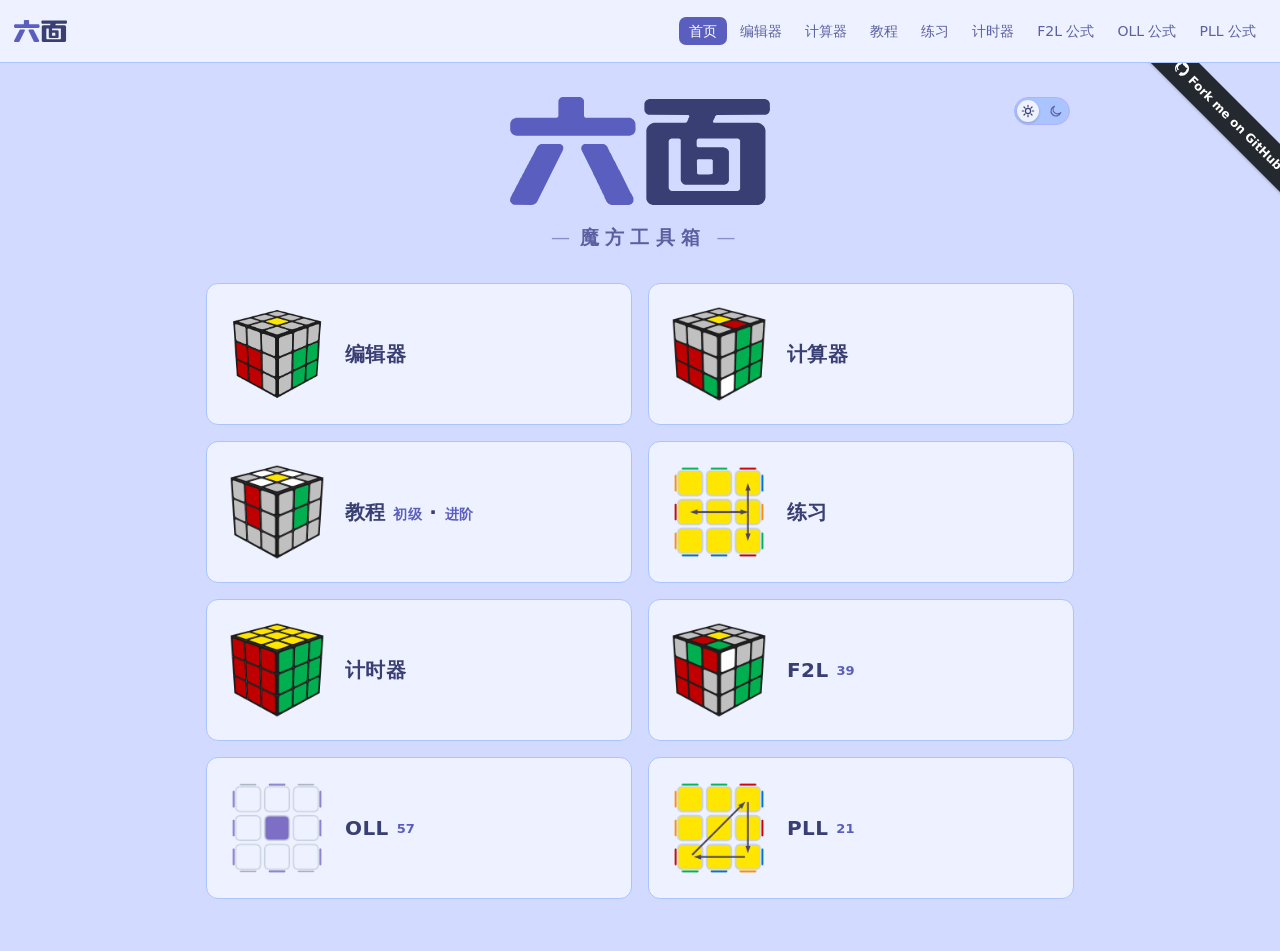
==== commit 8214a930: "站标矢量图 + 首页大标题、标签页加站名前缀、教程卡片整张可点 **站标（logo.svg）** - 用户给了一张「六面」的位图字标，用 tools/trace_logo.py 描成矢量：像素边界 -" ====
--- a/index.html
+++ b/index.html
@@ -3,7 +3,7 @@
 <head>
 <meta charset="utf-8">
 <meta name="viewport" content="width=device-width, initial-scale=1">
-<title>六面</title>
+<title>六面魔方工具箱</title>
 <link rel="icon" type="image/x-icon" href="cube-64x64.ico">
 <link rel="stylesheet" href="theme.css">
 <link rel="stylesheet" href="nav.css">
@@ -14,13 +14,21 @@
   body{margin:0;background:var(--bg);color:var(--text);
        font:14px/1.5 system-ui,-apple-system,"Segoe UI","PingFang SC","Microsoft YaHei",sans-serif}
   header{position:relative;max-width:900px;margin:0 auto;padding:34px 20px 4px;text-align:center}
-  /* 站名：大字 + 拉开字距 + 两字分色（"六"用 accent，"面"用正文色）。
-     用 flex + gap 而不是 letter-spacing —— 后者会在最后一个字后面也留一份间距，
-     居中的标题会整体偏左。 */
-  h1{margin:0;display:flex;justify-content:center;align-items:baseline;
-     gap:.16em;font-size:40px;line-height:1.15;font-weight:700}
-  h1 .a{color:var(--accent-text)}
-  h1 .b{color:var(--text)}
+  /* 站名：上面是站标（矢量字标，「六」主色 /「面」正文色 —— 和导航条同一份图，
+     由 nav.js 填进 [data-logo]），下面一行「— 魔方工具箱 —」。两行居中。
+     破折号用 ::before/::after 画：写进 HTML 的话，读屏和测试都会把它当成站名的一部分。
+     拉开字距会在最后一个字后面也多留一份，所以给 .sub 配一条负的 margin-right
+     把那份补回来（不然整行看着往左偏）。 */
+  h1{margin:0;display:flex;flex-direction:column;align-items:center;gap:22px;
+     line-height:1.15;font-weight:700}
+  h1 .mark{display:block;width:260px;aspect-ratio:1209/502}
+  h1 .mark svg{display:block;width:100%;height:auto}
+  h1 .mark .g-a{fill:var(--accent-text)}
+  h1 .mark .g-b{fill:var(--text)}
+  h1 .sub{display:inline-block;white-space:nowrap;font-size:19px;font-weight:600;
+          letter-spacing:.34em;margin-right:-.34em;color:var(--muted)}
+  h1 .sub::before,h1 .sub::after{content:'—';margin:0 .5em;font-weight:400;
+                                 letter-spacing:0;color:var(--muted2, #999)}
   header p{margin:8px 0 0;color:var(--muted);font-size:13px}
   /* 只管位置 —— 开关本身的样式（尺寸/底色/滑块）在 nav.css 里，七页共用 */
   .themebtn{position:absolute;right:20px;top:34px}
@@ -49,8 +57,11 @@
   /* 卡片只留标题和缩略图，不再有说明文字 */
   .card{display:flex;align-items:center;gap:16px;text-decoration:none;color:inherit;
         background:var(--card);border:1px solid var(--line);border-radius:12px;
-        padding:18px;min-height:140px;transition:border-color .14s, transform .14s}
-  .card:hover{border-color:var(--line-strong);transform:translateY(-2px)}
+        padding:18px;min-height:140px;position:relative;
+        transition:border-color .14s, transform .14s}
+  .card:hover,.card:focus-within{border-color:var(--line-strong);transform:translateY(-2px)}
+  /* 教程卡片整张可点：一个铺满卡片的透明链接（里面 初级 / 进阶 两个链接压在它上面） */
+  .card .stretch{position:absolute;inset:0;border-radius:inherit}
   .card .thumb{flex:none;width:104px;height:104px;display:flex;align-items:center;justify-content:center}
   .card .thumb img{max-width:100%;max-height:100%;border-radius:8px}
   /* 没有说明文字了，标题放大一些，卡片才不会显得空 */
@@ -58,14 +69,17 @@
   .card h2 .n{color:var(--accent-text);font-weight:600;font-size:13px;margin-left:8px;
               vertical-align:2px;letter-spacing:0}
   .card p{margin:0;color:var(--muted);font-size:12.5px;line-height:1.6}
-  /* 教程卡片不整张跳一个页面：标题右边给「初级 / 进阶」两个入口 */
-  .card h2 a{color:var(--accent-text);font-size:13.5px;font-weight:600;text-decoration:none;
-             border-bottom:1px solid transparent}
+  /* 教程卡片不整张跳一个页面：标题右边给「初级 / 进阶」两个入口。
+     它们要压在铺满卡片那个透明链接上面，否则点不到。 */
+  .card h2 a{position:relative;z-index:1;color:var(--accent-text);font-size:13.5px;
+             font-weight:600;text-decoration:none;border-bottom:1px solid transparent}
   .card h2 a:hover{border-bottom-color:var(--accent-text)}
 
   @media (max-width:720px){
     .cards{grid-template-columns:1fr}
-    h1{font-size:30px}
+    h1{gap:16px}
+    h1 .mark{width:200px}
+    h1 .sub{font-size:16px}
   }
   /* 纸带最左探到距视口右边 90px；右上角的昼夜按钮在窄屏会缩到 54px 处，
      两者会撞上 —— 屏宽不够（约 <980px）就干脆不显示纸带。 */
@@ -80,7 +94,10 @@
 
 <script src="nav.js"></script>
 <header>
-  <h1><span class="a">六</span><span class="b">面</span></h1>
+  <h1>
+    <span class="mark" data-logo role="img" aria-label="六面"></span>
+    <span class="sub">魔方工具箱</span>
+  </h1>
   <button class="themebtn" id="themebtn" type="button" title="切到夜晚"></button>
 </header>
 
@@ -102,6 +119,11 @@
       </span>
     </a>
     <div class="card">
+      <!-- 整张卡片可点：铺一个透明链接盖满卡片，href 由 nav.js 按「上次看的那一篇」
+           填成初级或进阶（和导航条上那个「教程」入口同一条规则）。
+           标题右边那两个字仍是各自的链接，盖在铺满的链接上面。 -->
+      <a class="stretch" href="tutorial-basic.html" data-last="tutorial-basic.html"
+         aria-label="教程"></a>
       <span class="thumb"><img src="tutorial/cross-256x258.png" alt="三阶魔方教程"></span>
       <span>
         <h2>教程 <a href="tutorial-basic.html">初级</a> · <a href="tutorial-advanced.html">进阶</a></h2>
--- a/nav.css
+++ b/nav.css
@@ -14,7 +14,15 @@
   font:14px/1 system-ui,-apple-system,"Segoe UI","PingFang SC","Microsoft YaHei",sans-serif;
   position:relative; z-index:10;
 }
-.topnav .brand{font-weight:600;white-space:nowrap}
+/* 站标：导航条里只放图形（「六面」两个字标，矢量源 logo.svg，由 nav.js 内联进来）。
+   SVG 的颜色走 CSS 变量，所以跟着主题一起变；两色沿用首页大标题那套 ——
+   六 = 主色、面 = 正文色。高度按 63px 的导航条留白定。 */
+.topnav a.brand{display:inline-flex;align-items:center;padding:0;color:inherit;flex:none;
+                transition:opacity .15s}
+.topnav a.brand svg{display:block;height:22px;width:auto}
+.topnav a.brand .g-a{fill:var(--accent-text, var(--accent, #5A5FBF))}
+.topnav a.brand .g-b{fill:var(--text, #222)}
+.topnav a.brand:hover{opacity:.78}
 .topnav .links{margin-left:auto;display:flex;gap:3px;flex-wrap:wrap;justify-content:flex-end}
 .topnav a{
   color:var(--muted, #8A7D7D); text-decoration:none;
@@ -36,7 +44,8 @@
 
 @media (max-width:620px){
   .topnav{gap:8px; padding:0 10px; font-size:13.5px}
-  .topnav .brand{display:none}
+  /* 选择器要和上面那条 .topnav a.brand 一样长才盖得住（窄屏把站标收起来，给链接让地方） */
+  .topnav a.brand{display:none}
   .topnav a{padding:6px 8px}
 }
 
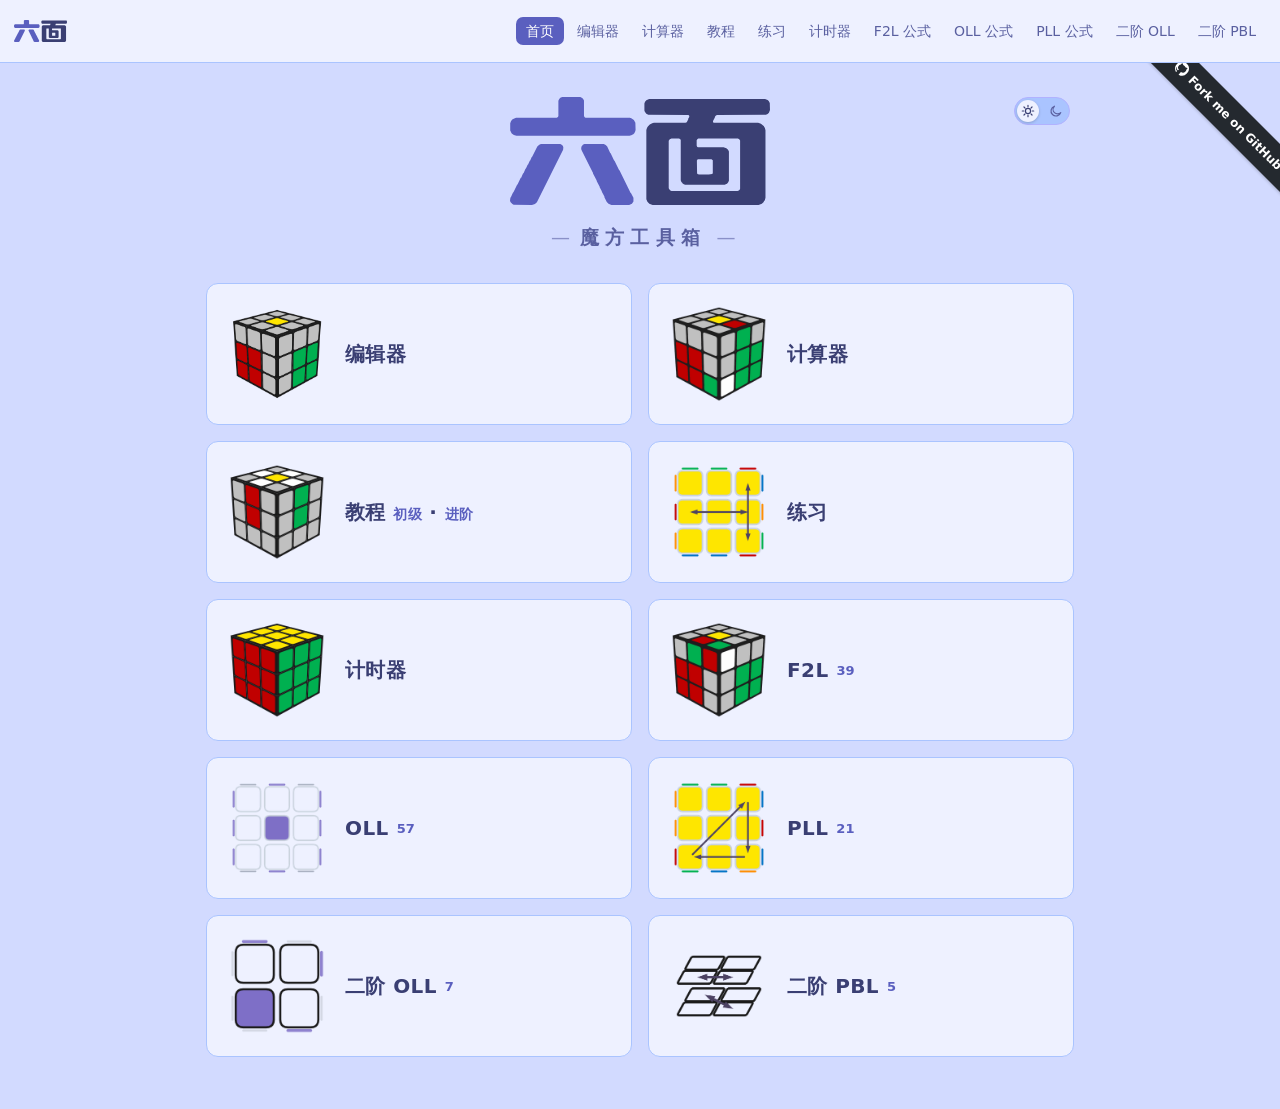
==== commit fe2c2fdd: "二阶 / 四阶：计算器与计时器各三种阶数、二阶 OLL 公式页、四阶模拟器 **计算器：二阶 / 四阶模式** - 舞台左上角那块模式栏切成 二阶 / 三阶 / 四阶（和编辑器那块同一套样子：面板底 " ====
--- a/index.html
+++ b/index.html
@@ -159,6 +159,20 @@
         <h2>PLL<span class="n">21</span></h2>
       </span>
     </a>
+    <a class="card" href="oll2.html">
+      <span class="thumb"><img src="2x2oll/sune_day-256x256.png" alt="二阶 OLL"
+        id="oll2thumb"></span>
+      <span>
+        <h2>二阶 OLL<span class="n">7</span></h2>
+      </span>
+    </a>
+    <a class="card" href="pbl2.html">
+      <span class="thumb"><img src="2x2pbl/ad_day-256x197.png" alt="二阶 PBL"
+        id="pblthumb"></span>
+      <span>
+        <h2>二阶 PBL<span class="n">5</span></h2>
+      </span>
+    </a>
   </div>
 </main>
 
@@ -169,9 +183,15 @@
   function applyTheme(t) {
     root.dataset.theme = t;
     btn.title = t === 'dark' ? '切到白天' : '切到夜晚';
-    // 首页那张 OLL 卡片也是 OLL 图，跟着主题换紫/黄顶（别的地方是 SVG/单版图）
+    // 首页那张 OLL 卡片也是 OLL 图，跟着主题换紫/黄顶（别的地方是 SVG/单版图）。
+    // 二阶 PBL 那张是线稿图（白天深线、夜晚浅线），也得跟着换，不然夜底上看不见。
     var ot = document.getElementById('ollthumb');
     if (ot) ot.src = 'oll/oll-01-' + (t === 'dark' ? 'night' : 'day') + '-256x256.png';
+    // 二阶 OLL 那张也是线稿（白天深线、夜晚浅线），跟着一起换
+    var o2 = document.getElementById('oll2thumb');
+    if (o2) o2.src = '2x2oll/sune_' + (t === 'dark' ? 'night' : 'day') + '-256x256.png';
+    var pt = document.getElementById('pblthumb');
+    if (pt) pt.src = '2x2pbl/ad_' + (t === 'dark' ? 'night' : 'day') + '-256x197.png';
     try { localStorage.setItem('cube-theme', t); } catch (e) {}
   }
   var saved = null;
--- a/nav.css
+++ b/nav.css
@@ -1,4 +1,4 @@
-/* 顶部导航条 —— 五个页面共用。
+/* 顶部导航条 —— 各页共用。
    标记由 nav.js 注入，这里只管样子。
    颜色一律取各页已有的 CSS 变量（编辑器是深色、表格页是浅色），所以导航条
    会自动跟随当前页的主题，不需要额外配置。变量名不统一的地方给了兜底值。 */
@@ -139,7 +139,7 @@
 /* ---------- 白天 / 夜晚：滑动开关 ----------
    一条药丸轨道 + 一个小滑块 + 两端的太阳/月亮。滑块停在当前那一边，
    位置完全由 <html data-theme> 决定 —— 各页只要照旧切 data-theme，
-   不用管这个按钮长什么样。标记由 nav.js 注入（七个页面共用一份）。
+   不用管这个按钮长什么样。标记由 nav.js 注入（各页共用一份）。
 
    这里写的是 body .themebtn：比各页自己那份 .themebtn 优先级高，
    刚好盖住尺寸和底色这些，而各页的 position / right / top 仍然生效。 */
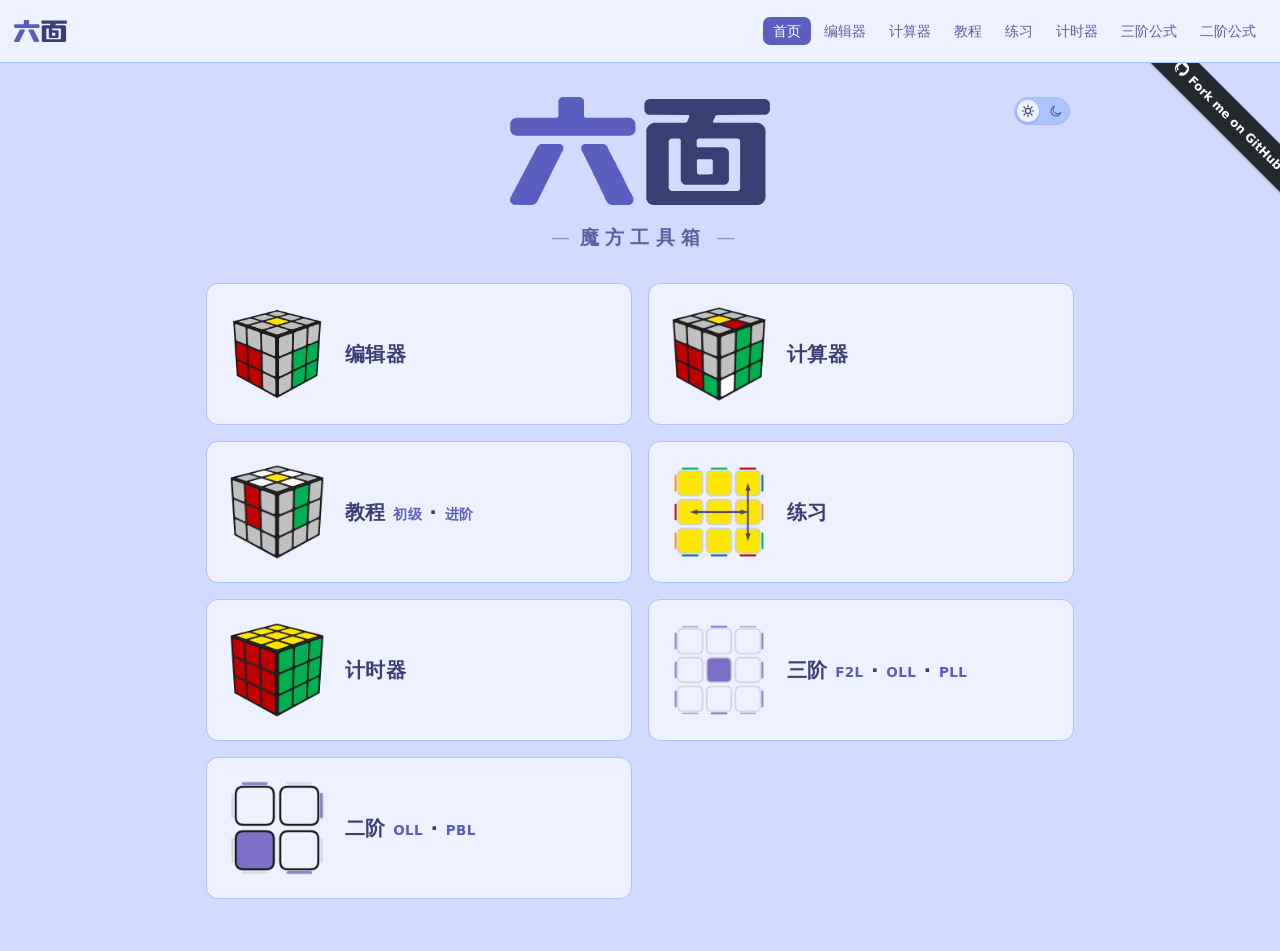
==== commit a512ec29: "导航二级目录：教程 / 三阶公式 / 二阶公式各一个入口；计算器按链接定阶数 **导航条：一项管几页 + 悬停展开二级目录** - `PAGES` 第四项改成 `[[文件, 二级目录里的名字], …]" ====
--- a/index.html
+++ b/index.html
@@ -141,38 +141,29 @@
         <h2>计时器</h2>
       </span>
     </a>
-    <a class="card" href="f2l.html">
-      <span class="thumb"><img src="f2l/f2l-01a-256x258.png" alt="F2L"></span>
+    <!-- 三阶那三套公式（F2L / OLL / PLL）也是分页 + 一个入口 ——
+         整张卡片通往「三阶公式」（跟着上次看的那一页），标题右边三个入口各跳一页 -->
+    <div class="card">
+      <a class="stretch" href="f2l.html" data-last="f2l.html"
+         aria-label="三阶公式（F2L / OLL / PLL）"></a>
+      <span class="thumb"><img src="oll/oll-01-day-256x256.png" alt="三阶公式"
+        id="ollthumb"></span>
       <span>
-        <h2>F2L<span class="n">39</span></h2>
+        <h2>三阶 <a href="f2l.html">F2L</a> · <a href="oll.html">OLL</a> ·
+          <a href="pll.html">PLL</a></h2>
       </span>
-    </a>
-    <a class="card" href="oll.html">
-      <span class="thumb"><img src="oll/oll-01-day-256x256.png" alt="OLL" id="ollthumb"></span>
+    </div>
+    <!-- 二阶那两套公式分两页（左边那条目录互相切），导航 / 卡片合成一个入口 ——
+         和「教程」那张同一个做法：整张卡片可点，标题右边两个字各是一个入口 -->
+    <div class="card">
+      <a class="stretch" href="oll2.html" data-last="oll2.html"
+         aria-label="二阶公式（OLL / PBL）"></a>
+      <span class="thumb"><img src="2x2oll/sune_day-256x256.png" alt="二阶公式"
+        id="x2thumb"></span>
       <span>
-        <h2>OLL<span class="n">57</span></h2>
+        <h2>二阶 <a href="oll2.html">OLL</a> · <a href="pbl2.html">PBL</a></h2>
       </span>
-    </a>
-    <a class="card" href="pll.html">
-      <span class="thumb"><img src="pll/pll-Aa-256x256.png" alt="PLL"></span>
-      <span>
-        <h2>PLL<span class="n">21</span></h2>
-      </span>
-    </a>
-    <a class="card" href="oll2.html">
-      <span class="thumb"><img src="2x2oll/sune_day-256x256.png" alt="二阶 OLL"
-        id="oll2thumb"></span>
-      <span>
-        <h2>二阶 OLL<span class="n">7</span></h2>
-      </span>
-    </a>
-    <a class="card" href="pbl2.html">
-      <span class="thumb"><img src="2x2pbl/ad_day-256x197.png" alt="二阶 PBL"
-        id="pblthumb"></span>
-      <span>
-        <h2>二阶 PBL<span class="n">5</span></h2>
-      </span>
-    </a>
+    </div>
   </div>
 </main>
 
@@ -187,11 +178,9 @@
     // 二阶 PBL 那张是线稿图（白天深线、夜晚浅线），也得跟着换，不然夜底上看不见。
     var ot = document.getElementById('ollthumb');
     if (ot) ot.src = 'oll/oll-01-' + (t === 'dark' ? 'night' : 'day') + '-256x256.png';
-    // 二阶 OLL 那张也是线稿（白天深线、夜晚浅线），跟着一起换
-    var o2 = document.getElementById('oll2thumb');
+    // 二阶那张也是线稿（白天深线、夜晚浅线），跟着一起换
+    var o2 = document.getElementById('x2thumb');
     if (o2) o2.src = '2x2oll/sune_' + (t === 'dark' ? 'night' : 'day') + '-256x256.png';
-    var pt = document.getElementById('pblthumb');
-    if (pt) pt.src = '2x2pbl/ad_' + (t === 'dark' ? 'night' : 'day') + '-256x197.png';
     try { localStorage.setItem('cube-theme', t); } catch (e) {}
   }
   var saved = null;
--- a/nav.css
+++ b/nav.css
@@ -12,7 +12,12 @@
   border-bottom:1px solid var(--line, #ddd);
   color:var(--text, #222);
   font:14px/1 system-ui,-apple-system,"Segoe UI","PingFang SC","Microsoft YaHei",sans-serif;
-  position:relative; z-index:10;
+  /* z-index 要高于首页那条 GitHub 纸带（.ghribbon 是 30）——
+     导航条自己是个层叠上下文，里面那个展开的二级目录再怎么调 z-index
+     都出不了这一层，所以得把整条导航抬上去。
+     纸带正挂在导航条下面、屏幕右端，而「二阶 / 三阶公式」那两项也在右边，
+     不抬的话展开的目录会被它盖住、点不到。 */
+  position:relative; z-index:40;
 }
 /* 站标：导航条里只放图形（「六面」两个字标，矢量源 logo.svg，由 nav.js 内联进来）。
    SVG 的颜色走 CSS 变量，所以跟着主题一起变；两色沿用首页大标题那套 ——
@@ -113,6 +118,26 @@
    换页时它的 transform/width/height 有过渡，看上去就是蓝框滑到了另一项。
    （页面是整页跳转，所以是「点下去先滑、滑完再跳」，新页上它已在正确位置。） */
 .topnav .links{position:relative}
+/* 二级目录：一项管好几页的入口（教程的初级 / 进阶、二阶公式的 OLL / PBL）悬停展开。
+   它和主链接是兄弟节点（不是套一层盒子 —— 那会动到 .pill 量位置的坐标），
+   绝对定位以 .links 为基准，left 由 nav.js 按悬停那一项对齐。
+   它自己的 z-index 只要高过导航条里那几个兄弟（.pill 是 20、链接是 1）就行；
+   真正要压过首页那条 GitHub 纸带（.ghribbon，z-index:30）的是**整条导航**
+   （见上面 .topnav 的 z-index）——目录在导航这一层里，单改它没用。
+   收起时用 visibility（不是 display:none）：键盘 Tab 也走不到看不见的链接。 */
+.topnav .sub{position:absolute;top:100%;left:0;display:flex;flex-direction:column;gap:2px;
+             padding:5px;min-width:96px;z-index:40;
+             background:var(--panel);border:1px solid var(--line);border-radius:10px;
+             box-shadow:0 12px 30px #00000026;
+             opacity:0;visibility:hidden;transform:translateY(-4px);
+             transition:opacity .14s ease,transform .14s ease,visibility 0s linear .14s}
+.topnav .sub.on{opacity:1;visibility:visible;transform:none;
+                transition:opacity .14s ease,transform .14s ease,visibility 0s}
+.topnav .sub a{flex:none;padding:5px 10px;border-radius:7px;color:var(--muted);
+               font-size:12.5px;line-height:1.5;text-decoration:none;white-space:nowrap}
+.topnav .sub a:hover{color:var(--accent-text);background:var(--field-hover)}
+.topnav .sub a.on{color:var(--text);background:var(--chip)}
+@media (prefers-reduced-motion: reduce){ .topnav .sub{transition:none} }
 .topnav .pill{
   position:absolute; top:0; left:0; z-index:0; pointer-events:none;
   border-radius:7px; background:var(--accent, #5A5FBF);
